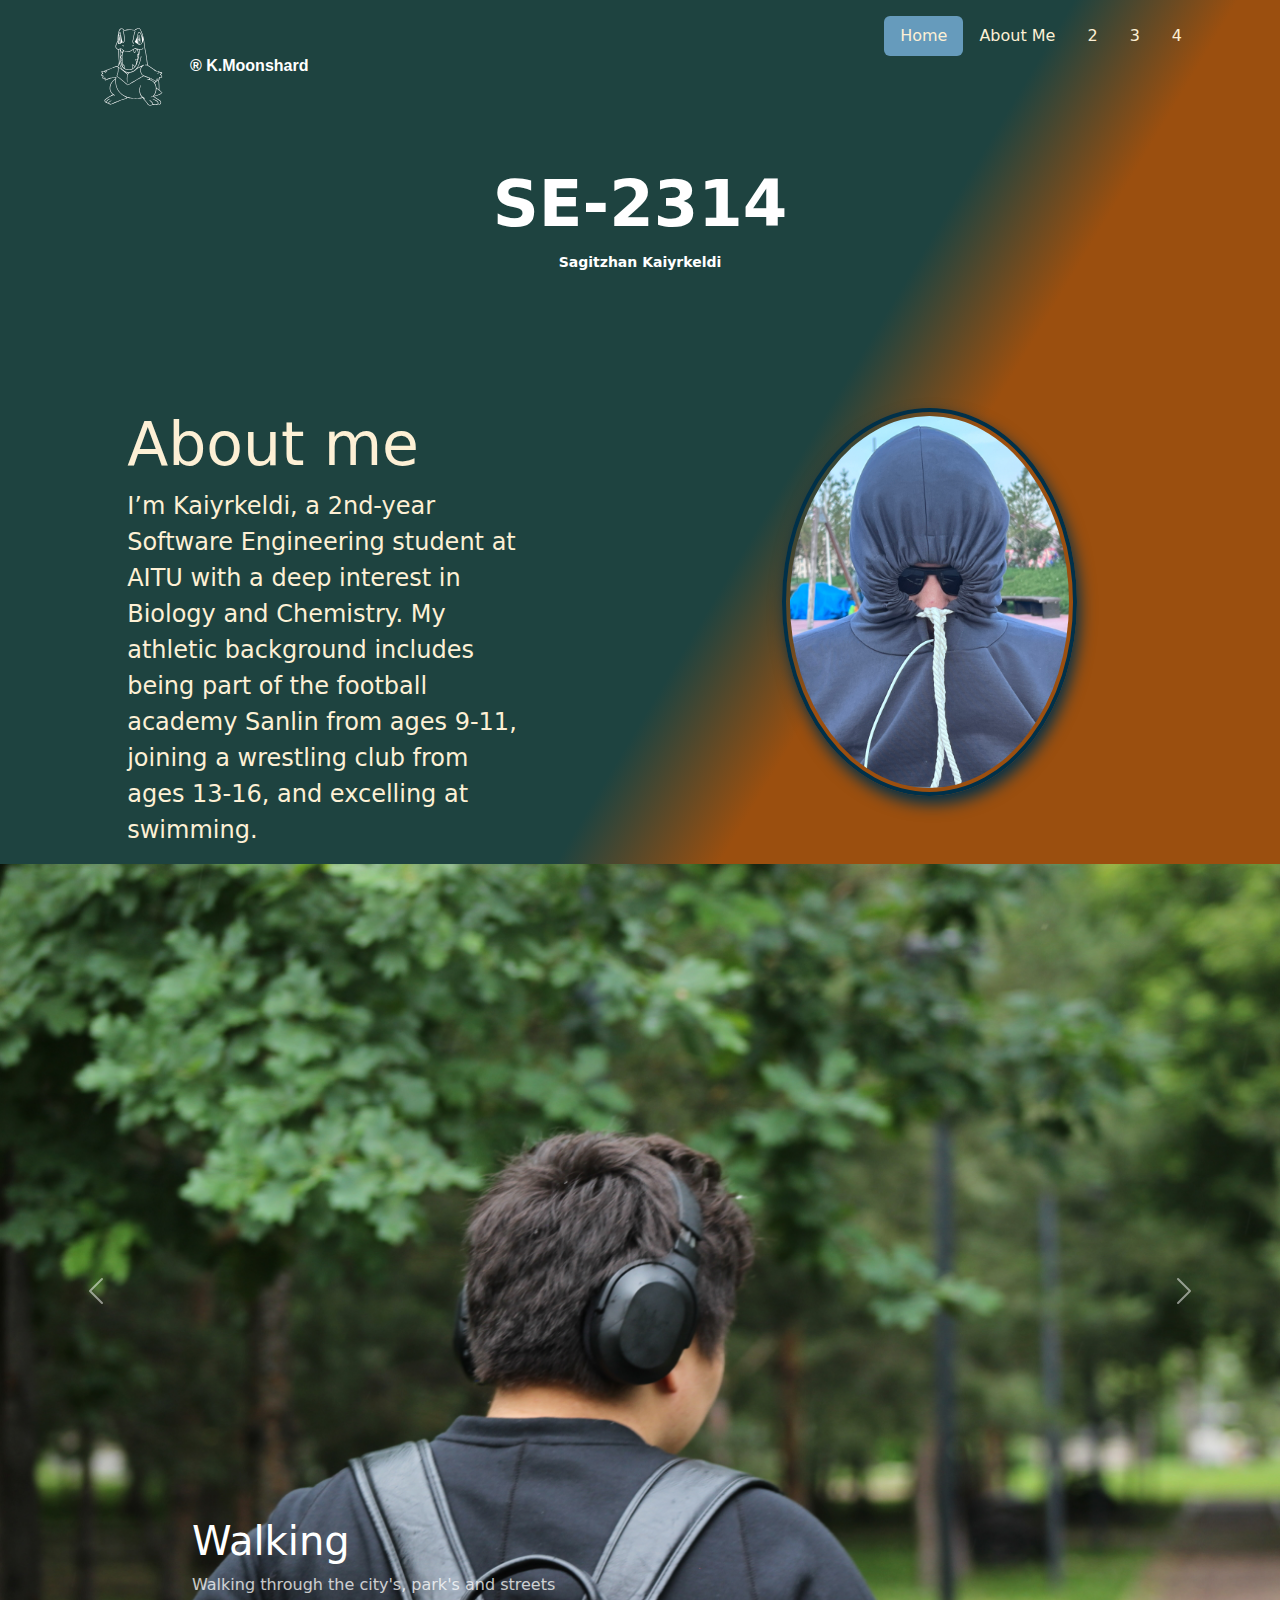
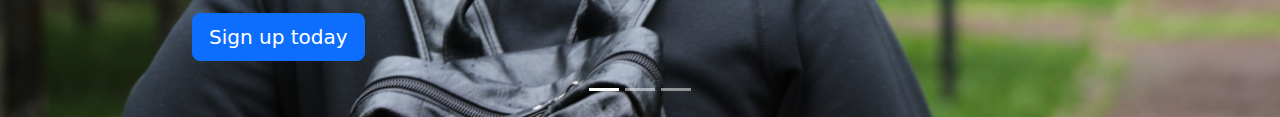
==== porfolio.html @ 973868ee "a" ====
<!DOCTYPE html>
<html lang="en">
<head>
    <meta charset="UTF-8">
    <title>That's my page</title>
    <link rel="stylesheet" href="style.css">
    <link href="https://cdn.jsdelivr.net/npm/bootstrap@5.3.3/dist/css/bootstrap.min.css" rel="stylesheet" integrity="sha384-QWTKZyjpPEjISv5WaRU9OFeRpok6YctnYmDr5pNlyT2bRjXh0JMhjY6hW+ALEwIH" crossorigin="anonymous">
    <script src="https://cdn.jsdelivr.net/npm/bootstrap@5.3.3/dist/js/bootstrap.bundle.min.js" integrity="sha384-YvpcrYf0tY3lHB60NNkmXc5s9fDVZLESaAA55NDzOxhy9GkcIdslK1eN7N6jIeHz" crossorigin="anonymous"></script>
</head>
<body>
<section id="header">
    <div class="container">
        <header class="d-flex flex-wrap justify-content-center py-3 mb-4 bg-color-white ">
            <a href="/" class="d-flex align-items-center mb-3 mb-md-0 me-md-auto  text-decoration-none">
                <img src="images/totodile.svg" class="bi me-2 rounded-circle" width="100" height="100" alt="">
                <span class="fs-6" style="color: white;">® K.Moonshard</span></a>

            <ul class="nav nav-pills">
                <li class="nav-item"><a href="#" class="nav-link active" aria-current="page">Home</a></li>
                <li class="nav-item"><a href="#intro" class="nav-link">About Me</a></li>
                <li class="nav-item"><a href="#" class="nav-link">2</a></li>
                <li class="nav-item"><a href="#" class="nav-link">3</a></li>
                <li class="nav-item"><a href="#" class="nav-link">4</a></li>
            </ul>
        </header>
    </div>
</section>
<section id="intro" class="intro">
    <div class="block">
        <div class="text-group">SE-2314</div>
        <div class="text-name">Sagitzhan Kaiyrkeldi</div>
    </div>
    <div class="block-pic">
    <div class="my-pic">
        <img src="images/my-pic.jpg" class="pic" alt="" width="1200" height="1000" loading="lazy">
    </div >
        <div class="about-me">
            <h1 class="text-about-me">About me</h1>
                <p class="text-about-me">
                    I’m Kaiyrkeldi, a 2nd-year Software Engineering student at AITU with a deep interest in Biology and Chemistry. My athletic background includes being part of the football academy Sanlin from ages 9-11, joining a wrestling club from ages 13-16, and excelling at swimming.
                </p>
        </div>
    </div>
</section>
<section id="hobbies">
    <div id="myCarousel" class="carousel slide mb-6" data-bs-ride="carousel">
        <div class="carousel-indicators">
            <button type="button" data-bs-target="#myCarousel" data-bs-slide-to="0" class="active" aria-label="Slide 1" aria-current="true"></button>
            <button type="button" data-bs-target="#myCarousel" data-bs-slide-to="1" aria-label="Slide 2" class=""></button>
            <button type="button" data-bs-target="#myCarousel" data-bs-slide-to="2" aria-label="Slide 3" class=""></button>
        </div>
        <div class="carousel-inner">
            <div class="carousel-item active">
            <img src="images/IMG_1025.JPG" width="100%" height="auto" alt="">
                <div class="container">
                    <div class="carousel-caption text-start">
                        <h1>Walking</h1>
                        <p class="opacity-75">Walking through the city's, park's and streets</p>
                        <p><a class="btn btn-lg btn-primary" href="#">Sign up today</a></p>
                    </div>
                </div>
            </div>
            <div class="carousel-item">
                <svg class="bd-placeholder-img" width="100%" height="100%" xmlns="http://www.w3.org/2000/svg" aria-hidden="true" preserveAspectRatio="xMidYMid slice" focusable="false"><rect width="100%" height="100%" fill="var(--bs-secondary-color)"></rect></svg>
                <div class="container">
                    <div class="carousel-caption">
                        <h1>Another example headline.</h1>
                        <p>Some representative placeholder content for the second slide of the carousel.</p>
                        <p><a class="btn btn-lg btn-primary" href="#">Learn more</a></p>
                    </div>
                </div>
            </div>
            <div class="carousel-item">
                <svg class="bd-placeholder-img" width="100%" height="100%" xmlns="http://www.w3.org/2000/svg" aria-hidden="true" preserveAspectRatio="xMidYMid slice" focusable="false"><rect width="100%" height="100%" fill="var(--bs-secondary-color)"></rect></svg>
                <div class="container">
                    <div class="carousel-caption text-end">
                        <h1>One more for good measure.</h1>
                        <p>Some representative placeholder content for the third slide of this carousel.</p>
                        <p><a class="btn btn-lg btn-primary" href="#">Browse gallery</a></p>
                    </div>
                </div>
            </div>
        </div>
        <button class="carousel-control-prev" type="button" data-bs-target="#myCarousel" data-bs-slide="prev">
            <span class="carousel-control-prev-icon" aria-hidden="true"></span>
            <span class="visually-hidden">Previous</span>
        </button>
        <button class="carousel-control-next" type="button" data-bs-target="#myCarousel" data-bs-slide="next">
            <span class="carousel-control-next-icon" aria-hidden="true"></span>
            <span class="visually-hidden">Next</span>
        </button>
    </div>
</section>
</body>
</html>
---- style.css ----
.nav-pills{
    color: #669bbc;
}
.nav-link.active {
    color:#fdf0d5 !important;
    background-color: #669bbc !important;
}
.nav-item{
    color: #fdf0d5;
}
.nav-link{
    color: #fdf0d5 !important;
}
html, body {
    height: 100%;
    margin: 0;
}
body {
    background: linear-gradient(121deg, rgba(30, 67, 64, 1) 59%, rgba(155, 79, 15, 1) 68%);
    background-size: cover;
}
.id{
    display: flex;
    flex-flow: wrap;
}
.fs-6{
    font-weight: bold;
    font-family: "Droid Sans Mono",sans-serif;
}
body{
    font-family: Arial,sans-serif;
}
.text-name{
    font-size: 14px;
}
.text-group{
    font-size: 64px;
}
.my-pic{
    width: 20%;
    height: auto;
}
.block-pic{
    display: flex;
    flex-direction: row-reverse;

    padding-right: 16vh;
    margin-top: 15vh;
    justify-content: space-around;
}
.pic{
    display: block;
    max-width: 130%;
    height: auto;
    @media (min-width: 992px){
        margin-right: 10vh;
    }
    margin-right: 10vh;
    padding: 4px;
    border-radius: 80%;
    border: 4px solid #003049;
    box-shadow: 3px 8px 16px #003049FF;
}
.block{
    display: flex;
    justify-content: center;
    align-items: center;
    font-size: 24px;
    font-weight: bold;
    color: white;
    flex-direction: column;
    margin-bottom: 15px;
}
.about-me{
    width: 400px;
    height: auto;
}
.about-me h1{
    font-size: 60px;
    color: #fdf0d5;
}
.about-me p{
    font-size: 24px;
    color: #fdf0d5;
}
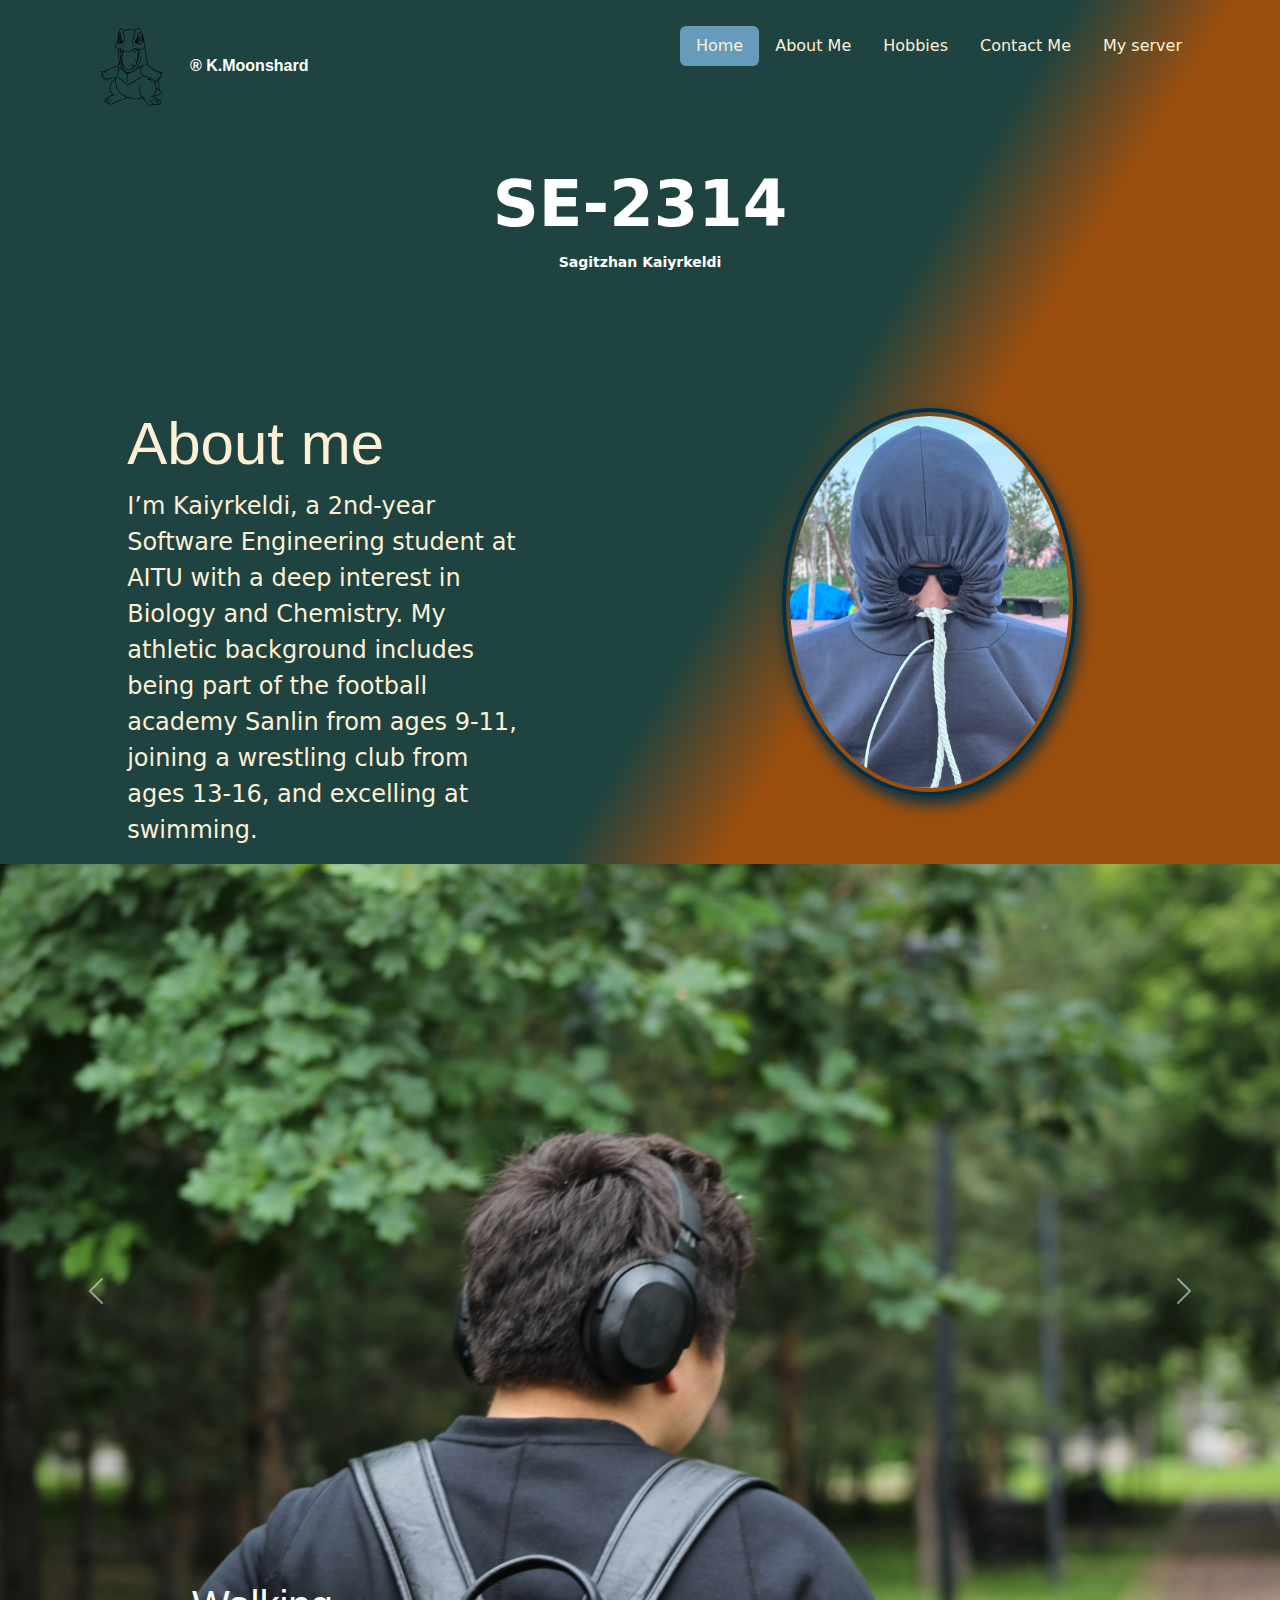
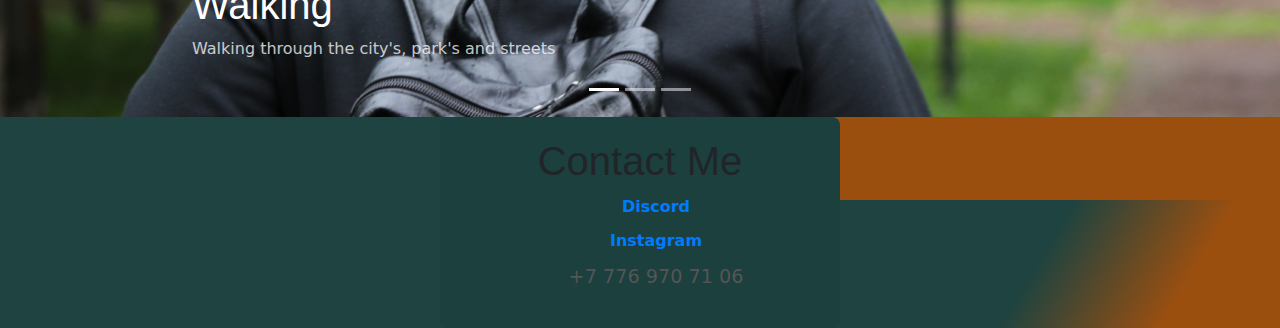
==== commit f067d72a: "a" ====
--- a/porfolio.html
+++ b/porfolio.html
@@ -11,16 +11,16 @@
 <section id="header">
     <div class="container">
         <header class="d-flex flex-wrap justify-content-center py-3 mb-4 bg-color-white ">
-            <a href="/" class="d-flex align-items-center mb-3 mb-md-0 me-md-auto  text-decoration-none">
+            <a href="" class="d-flex align-items-center mb-3 mb-md-0 me-md-auto  text-decoration-none">
                 <img src="images/totodile.svg" class="bi me-2 rounded-circle" width="100" height="100" alt="">
                 <span class="fs-6" style="color: white;">® K.Moonshard</span></a>
 
             <ul class="nav nav-pills">
                 <li class="nav-item"><a href="#" class="nav-link active" aria-current="page">Home</a></li>
                 <li class="nav-item"><a href="#intro" class="nav-link">About Me</a></li>
-                <li class="nav-item"><a href="#" class="nav-link">2</a></li>
-                <li class="nav-item"><a href="#" class="nav-link">3</a></li>
-                <li class="nav-item"><a href="#" class="nav-link">4</a></li>
+                <li class="nav-item"><a href="#hobbies" class="nav-link">Hobbies</a></li>
+                <li class="nav-item"><a href="#contact-me" class="nav-link">Contact Me</a></li>
+                <li class="nav-item"><a href="index.html" class="nav-link">My server</a></li>
             </ul>
         </header>
     </div>
@@ -56,27 +56,24 @@
                     <div class="carousel-caption text-start">
                         <h1>Walking</h1>
                         <p class="opacity-75">Walking through the city's, park's and streets</p>
-                        <p><a class="btn btn-lg btn-primary" href="#">Sign up today</a></p>
                     </div>
                 </div>
             </div>
             <div class="carousel-item">
-                <svg class="bd-placeholder-img" width="100%" height="100%" xmlns="http://www.w3.org/2000/svg" aria-hidden="true" preserveAspectRatio="xMidYMid slice" focusable="false"><rect width="100%" height="100%" fill="var(--bs-secondary-color)"></rect></svg>
+                <video src="images/Deep%20Rock%20Galactic%20July%2016.mp4" width="100%" height="auto" autoplay muted loop></video>
                 <div class="container">
                     <div class="carousel-caption">
-                        <h1>Another example headline.</h1>
-                        <p>Some representative placeholder content for the second slide of the carousel.</p>
-                        <p><a class="btn btn-lg btn-primary" href="#">Learn more</a></p>
+                        <h1>Gaming</h1>
+                        <p>Playing video games with my friends</p>
                     </div>
                 </div>
             </div>
             <div class="carousel-item">
-                <svg class="bd-placeholder-img" width="100%" height="100%" xmlns="http://www.w3.org/2000/svg" aria-hidden="true" preserveAspectRatio="xMidYMid slice" focusable="false"><rect width="100%" height="100%" fill="var(--bs-secondary-color)"></rect></svg>
+                <img src="images/IMG_8284.jpeg" style="width: 100%; height: 100%; object-fit: cover;" alt="">
                 <div class="container">
-                    <div class="carousel-caption text-end">
-                        <h1>One more for good measure.</h1>
-                        <p>Some representative placeholder content for the third slide of this carousel.</p>
-                        <p><a class="btn btn-lg btn-primary" href="#">Browse gallery</a></p>
+                    <div class="carousel-caption text-end text-red">
+                        <h1>Cars</h1>
+                        <p>One day</p>
                     </div>
                 </div>
             </div>
@@ -91,5 +88,15 @@
         </button>
     </div>
 </section>
+<section id="contact-me">
+    <div class="block-contact">
+        <h1>Contact Me</h1>
+        <ul>
+            <li><a href="https://discord.com/channels/@me" class="contact-link">Discord</a></li>
+            <li><a href="https://www.instagram.com/" class="contact-link">Instagram</a></li>
+            <li class="phone-number">+7 776 970 71 06</li>
+        </ul>
+    </div>
+</section>
 </body>
 </html>--- a/style.css
+++ b/style.css
@@ -84,5 +84,55 @@
     color: #fdf0d5;
 }
 
+.block-contact {
+    background-color: #1c403d;
+    border-radius: 8px;
+    padding: 20px;
+
+    max-width: 400px;
+    margin: auto;
+    text-align: center;
+}
+
+h1 {
+    font-family: 'Arial', sans-serif;
+    color: #ffffff;
+    margin-bottom: 20px;
+}
+.server{
+    display: flex;
+    justify-content: center;
+    align-items: center;
+}
+.server h1{
+    display: flex;
+    justify-content: center;
+    align-items: center;
+}
+
+ul {
+    list-style-type: none;
+    padding: 0;
+}
+
+li {
+    margin: 10px 0;
+}
+
+.contact-link {
+    text-decoration: none;
+    color: #007bff;
+    font-weight: bold;
+    transition: color 0.3s;
+}
+
+.contact-link:hover {
+    color: #0056b3;
+}
+
+.phone-number {
+    font-size: 1.2em;
+    color: #555;
+}
 
 
